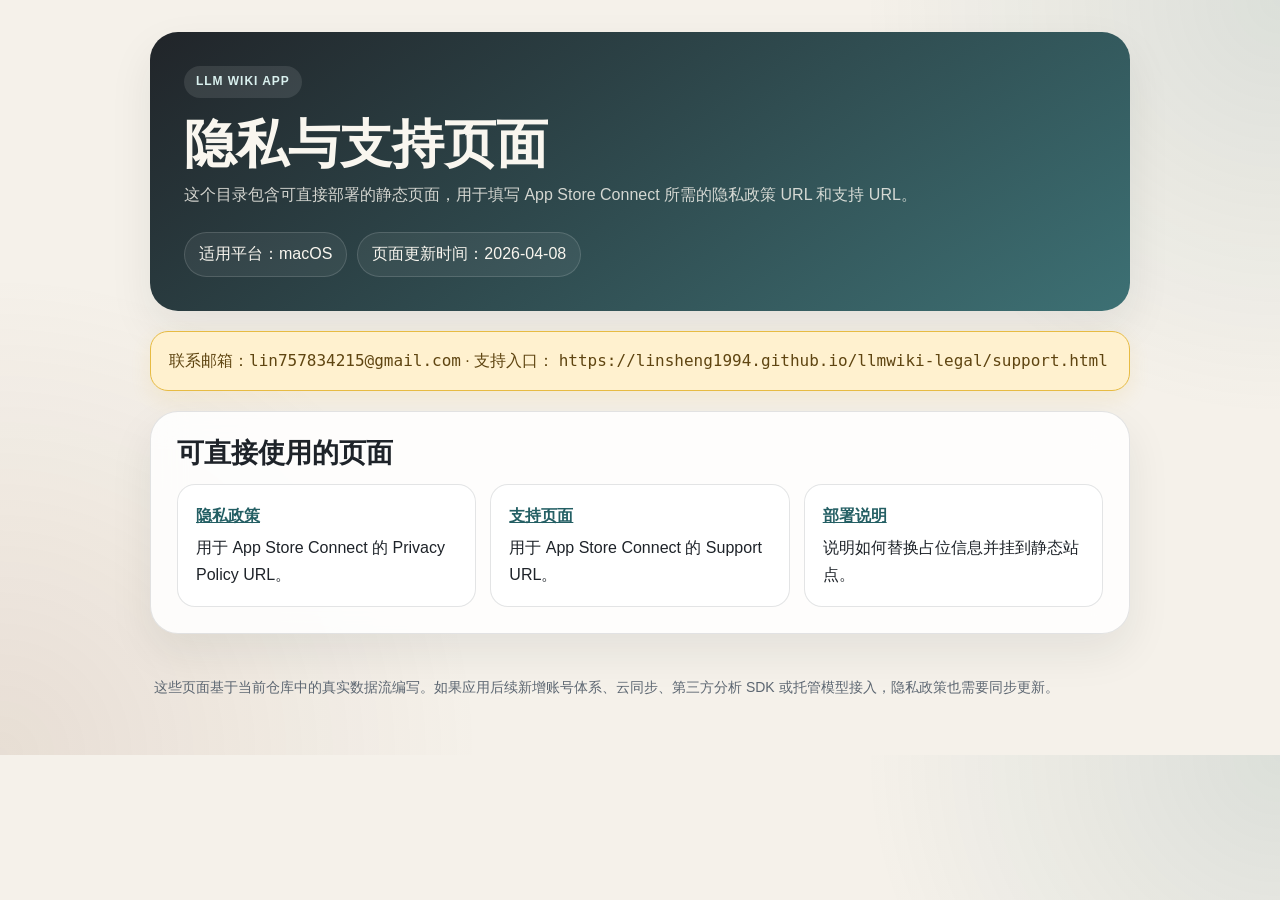
==== index.html @ 87fa97a2 "Publish legal pages for LLMWikiApp" ====
<!doctype html>
<html lang="zh-CN">
  <head>
    <meta charset="utf-8" />
    <meta name="viewport" content="width=device-width, initial-scale=1" />
    <title>LLM Wiki App Legal Pages</title>
    <link rel="stylesheet" href="./legal.css" />
  </head>
  <body>
    <main class="page">
      <section class="hero">
        <span class="eyebrow">LLM Wiki App</span>
        <h1>隐私与支持页面</h1>
        <p>
          这个目录包含可直接部署的静态页面，用于填写 App Store Connect 所需的隐私政策 URL 和支持 URL。
        </p>
        <div class="hero-meta">
          <span>适用平台：macOS</span>
          <span>页面更新时间：2026-04-08</span>
        </div>
      </section>

      <div class="banner">
        联系邮箱：<span class="mono">lin757834215@gmail.com</span> · 支持入口：
        <span class="mono">https://linsheng1994.github.io/llmwiki-legal/support.html</span>
      </div>

      <section class="card">
        <h2>可直接使用的页面</h2>
        <div class="grid">
          <article class="tile">
            <strong><a href="./privacy-policy.html">隐私政策</a></strong>
            <span>用于 App Store Connect 的 Privacy Policy URL。</span>
          </article>
          <article class="tile">
            <strong><a href="./support.html">支持页面</a></strong>
            <span>用于 App Store Connect 的 Support URL。</span>
          </article>
          <article class="tile">
            <strong><a href="./README.md">部署说明</a></strong>
            <span>说明如何替换占位信息并挂到静态站点。</span>
          </article>
        </div>
      </section>

      <footer class="footer">
        这些页面基于当前仓库中的真实数据流编写。如果应用后续新增账号体系、云同步、第三方分析 SDK 或托管模型接入，隐私政策也需要同步更新。
      </footer>
    </main>
  </body>
</html>
---- legal.css ----
:root {
  color-scheme: light;
  --bg: #f5f1ea;
  --paper: rgba(255, 255, 255, 0.86);
  --paper-strong: #ffffff;
  --ink: #1e2329;
  --muted: #5d6772;
  --line: rgba(30, 35, 41, 0.12);
  --sea: #245f64;
  --clay: #855338;
  --sand: #d9b992;
  --rose: #9a4754;
  --warn: #fff1cf;
  --warn-line: #e7bb43;
  --shadow: 0 18px 44px rgba(30, 35, 41, 0.08);
  --radius-lg: 28px;
  --radius-md: 18px;
  --radius-sm: 12px;
  --max: 980px;
}

* {
  box-sizing: border-box;
}

html {
  margin: 0;
  padding: 0;
  background:
    radial-gradient(circle at top right, rgba(36, 95, 100, 0.12), transparent 26rem),
    radial-gradient(circle at bottom left, rgba(133, 83, 56, 0.12), transparent 30rem),
    var(--bg);
  color: var(--ink);
  font-family:
    "PingFang SC",
    "Noto Sans SC",
    "Helvetica Neue",
    sans-serif;
  line-height: 1.65;
}

body {
  margin: 0;
  padding: 32px 20px 56px;
}

a {
  color: var(--sea);
}

.page {
  max-width: var(--max);
  margin: 0 auto;
}

.hero {
  padding: 34px;
  border-radius: var(--radius-lg);
  background:
    linear-gradient(145deg, rgba(24, 28, 33, 0.96), rgba(36, 95, 100, 0.88));
  color: #f9f6ef;
  box-shadow: var(--shadow);
}

.eyebrow {
  display: inline-flex;
  align-items: center;
  gap: 8px;
  padding: 6px 12px;
  border-radius: 999px;
  font-size: 12px;
  font-weight: 700;
  letter-spacing: 0.08em;
  text-transform: uppercase;
  color: #d9f0ee;
  background: rgba(255, 255, 255, 0.1);
}

.hero h1 {
  margin: 18px 0 10px;
  font-size: clamp(34px, 6vw, 52px);
  line-height: 1.08;
}

.hero p {
  margin: 0;
  max-width: 54rem;
  color: rgba(249, 246, 239, 0.82);
}

.hero-meta {
  display: flex;
  flex-wrap: wrap;
  gap: 10px;
  margin-top: 24px;
}

.hero-meta span,
.nav a {
  display: inline-flex;
  align-items: center;
  justify-content: center;
  min-height: 38px;
  padding: 8px 14px;
  border-radius: 999px;
  border: 1px solid rgba(255, 255, 255, 0.14);
  color: inherit;
  text-decoration: none;
  background: rgba(255, 255, 255, 0.06);
}

.banner {
  margin: 20px 0;
  padding: 16px 18px;
  border-radius: var(--radius-md);
  border: 1px solid var(--warn-line);
  background: var(--warn);
  color: #5f4511;
  box-shadow: 0 8px 20px rgba(231, 187, 67, 0.14);
}

.nav {
  display: flex;
  flex-wrap: wrap;
  gap: 10px;
  margin: 18px 0 26px;
}

.nav a {
  color: var(--sea);
  border-color: rgba(36, 95, 100, 0.12);
  background: rgba(255, 255, 255, 0.72);
}

.card {
  margin-top: 18px;
  padding: 26px;
  border-radius: var(--radius-lg);
  background: var(--paper);
  border: 1px solid var(--line);
  box-shadow: var(--shadow);
  backdrop-filter: blur(16px);
}

.card h2 {
  margin: 0 0 14px;
  font-size: 27px;
  line-height: 1.18;
}

.card h3 {
  margin: 18px 0 8px;
  font-size: 18px;
}

.card p,
.card li {
  color: var(--muted);
}

.grid {
  display: grid;
  grid-template-columns: repeat(auto-fit, minmax(220px, 1fr));
  gap: 14px;
}

.tile {
  padding: 18px;
  border-radius: var(--radius-md);
  background: var(--paper-strong);
  border: 1px solid var(--line);
}

.tile strong {
  display: block;
  margin-bottom: 6px;
  color: var(--ink);
}

.fact-table {
  width: 100%;
  border-collapse: collapse;
  margin-top: 10px;
}

.fact-table th,
.fact-table td {
  padding: 14px 0;
  border-bottom: 1px solid var(--line);
  text-align: left;
  vertical-align: top;
}

.fact-table th {
  width: 28%;
  color: var(--ink);
  font-weight: 700;
}

.muted {
  color: var(--muted);
}

.mono {
  font-family:
    ui-monospace,
    SFMono-Regular,
    Menlo,
    Monaco,
    Consolas,
    monospace;
}

.footer {
  margin-top: 22px;
  padding: 20px 4px 0;
  color: var(--muted);
  font-size: 14px;
}

.footer a {
  color: var(--clay);
}

@media (max-width: 720px) {
  body {
    padding: 20px 14px 40px;
  }

  .hero,
  .card {
    padding: 22px;
  }

  .fact-table th,
  .fact-table td {
    display: block;
    width: 100%;
    padding: 8px 0;
  }

  .fact-table tr {
    display: block;
    padding: 10px 0;
    border-bottom: 1px solid var(--line);
  }

  .fact-table th,
  .fact-table td {
    border: 0;
  }
}
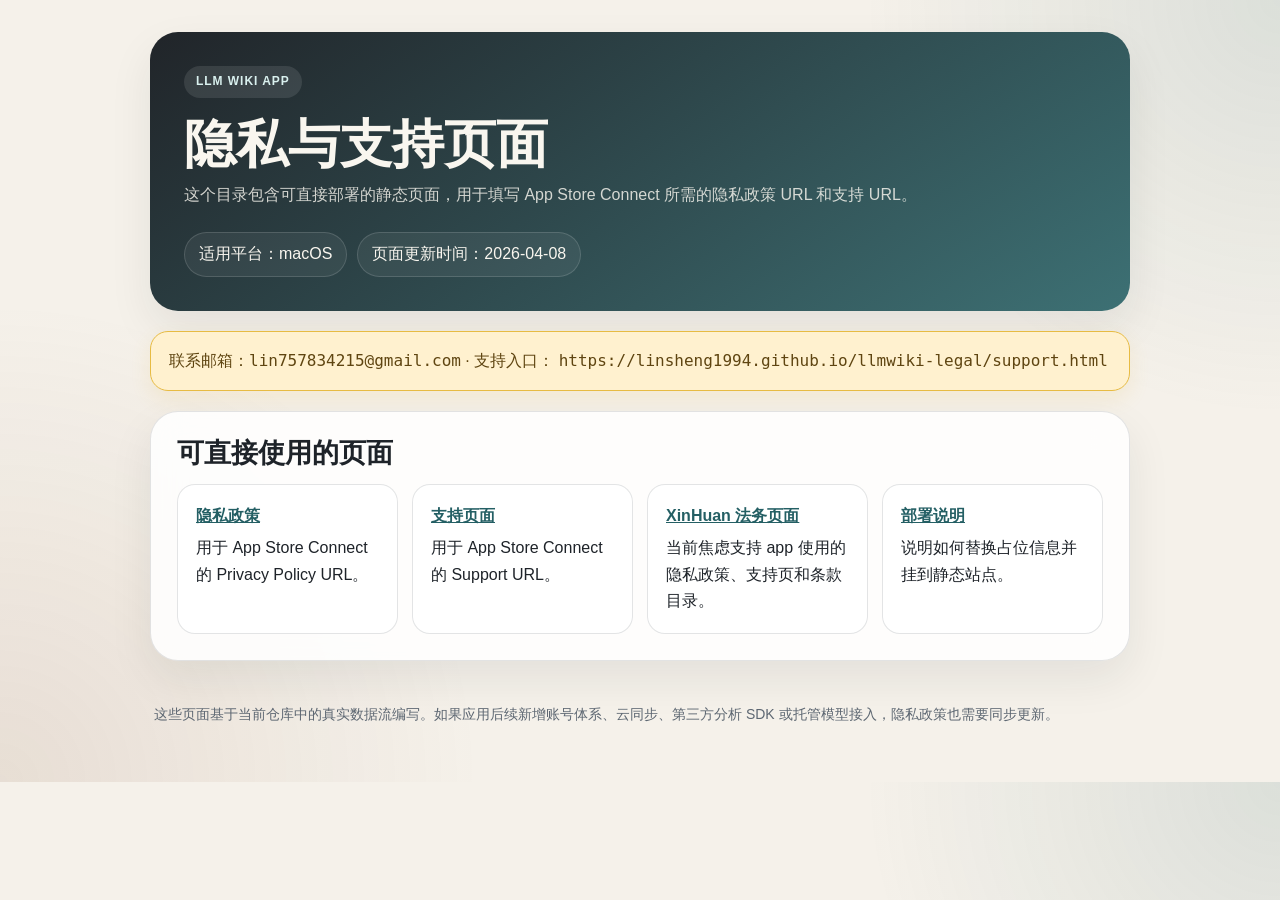
==== commit 8fe2af12: "Add XinHuan legal pages" ====
--- a/index.html
+++ b/index.html
@@ -37,6 +37,10 @@
             <span>用于 App Store Connect 的 Support URL。</span>
           </article>
           <article class="tile">
+            <strong><a href="./xinhuan/index.html">XinHuan 法务页面</a></strong>
+            <span>当前焦虑支持 app 使用的隐私政策、支持页和条款目录。</span>
+          </article>
+          <article class="tile">
             <strong><a href="./README.md">部署说明</a></strong>
             <span>说明如何替换占位信息并挂到静态站点。</span>
           </article>
